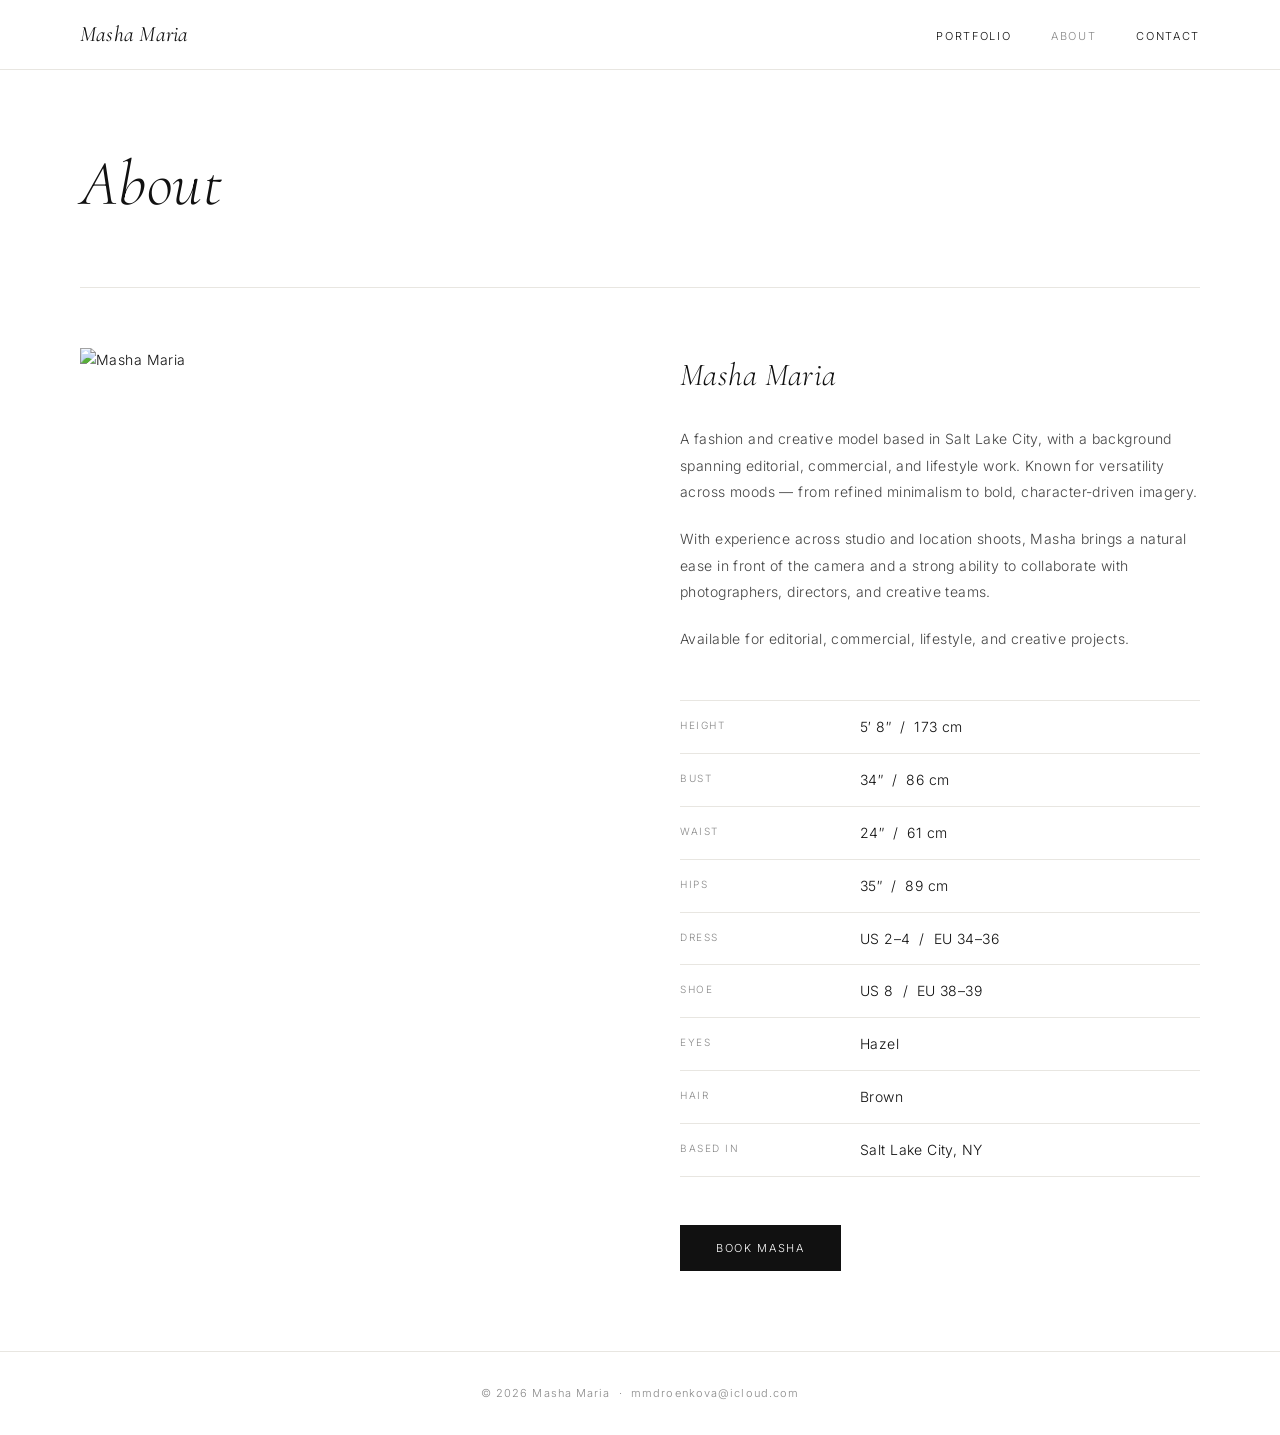
==== about.html @ b2cabe87 "Update about.html" ====
<!DOCTYPE html>
<html lang="en">
<head>
  <meta charset="UTF-8" />
  <meta name="viewport" content="width=device-width, initial-scale=1.0" />
  <title>About — Masha Maria</title>
  <link rel="stylesheet" href="style.css" />
  <link href="https://fonts.googleapis.com/css2?family=Cormorant+Garamond:ital,wght@0,300;0,400;1,300;1,400&family=Inter:wght@300;400&display=swap" rel="stylesheet" />
</head>
<body>
  <header>
    <nav>
      <a href="index.html" class="logo">Masha Maria</a>
      <ul>
        <li><a href="portfolio.html">Portfolio</a></li>
        <li><a href="about.html" class="active">About</a></li>
        <li><a href="contact.html">Contact</a></li>
      </ul>
    </nav>
  </header>

  <div class="page-wrap">
    <h1 class="page-title">About</h1>
    <div class="about-grid">
      <div class="about-image">
        <img src="https://drive.google.com/thumbnail?id=1q4YkaWMdbkv4LBgJRZTIjzwSwOwU9wU8&sz=w900" alt="Masha Maria" />
      </div>
      <div class="about-content">
        <h2>Masha Maria</h2>
        <p>A fashion and creative model based in Salt Lake City, with a background spanning editorial, commercial, and lifestyle work. Known for versatility across moods — from refined minimalism to bold, character-driven imagery.</p>
        <p>With experience across studio and location shoots, Masha brings a natural ease in front of the camera and a strong ability to collaborate with photographers, directors, and creative teams.</p>
        <p>Available for editorial, commercial, lifestyle, and creative projects.</p>
        <div class="stats">
          <div class="stat-row"><span class="stat-label">Height</span><span class="stat-value">5&prime; 8&Prime; &nbsp;/&nbsp; 173 cm</span></div>
          <div class="stat-row"><span class="stat-label">Bust</span><span class="stat-value">34&Prime; &nbsp;/&nbsp; 86 cm</span></div>
          <div class="stat-row"><span class="stat-label">Waist</span><span class="stat-value">24&Prime; &nbsp;/&nbsp; 61 cm</span></div>
          <div class="stat-row"><span class="stat-label">Hips</span><span class="stat-value">35&Prime; &nbsp;/&nbsp; 89 cm</span></div>
          <div class="stat-row"><span class="stat-label">Dress</span><span class="stat-value">US 2&ndash;4 &nbsp;/&nbsp; EU 34&ndash;36</span></div>
          <div class="stat-row"><span class="stat-label">Shoe</span><span class="stat-value">US 8 &nbsp;/&nbsp; EU 38&ndash;39</span></div>
          <div class="stat-row"><span class="stat-label">Eyes</span><span class="stat-value">Hazel</span></div>
          <div class="stat-row"><span class="stat-label">Hair</span><span class="stat-value">Brown</span></div>
          <div class="stat-row"><span class="stat-label">Based in</span><span class="stat-value">Salt Lake City, NY</span></div>
        </div>
        <a href="contact.html" class="btn">Book Masha</a>
      </div>
    </div>
  </div>

  <footer>
    <p>&copy; 2026 Masha Maria &nbsp;&middot;&nbsp;
      <a href="mailto:mmdroenkova@icloud.com">mmdroenkova@icloud.com</a>
    </p>
  </footer>
  <script>
    document.querySelectorAll('img').forEach(img => {
      if (img.complete) img.classList.add('loaded');
      else img.addEventListener('load', () => img.classList.add('loaded'));
    });
  </script>
</body>
</html>
---- style.css ----
/* =============================================
   Masha Maria — Portfolio
   Minimalist · Image-first · White/Black
============================================= */

*, *::before, *::after { box-sizing: border-box; margin: 0; padding: 0; }

:root {
  --white:  #ffffff;
  --cream:  #faf9f7;
  --black:  #111111;
  --gray:   #888888;
  --light:  #e8e6e1;
  --font-display: 'Cormorant Garamond', Georgia, serif;
  --font-body:    'Inter', Helvetica, sans-serif;
  --nav-h: 70px;
}

html { scroll-behavior: smooth; }

body {
  background: var(--white);
  color: var(--black);
  font-family: var(--font-body);
  font-weight: 300;
  font-size: 14px;
  letter-spacing: 0.03em;
  line-height: 1.7;
  -webkit-font-smoothing: antialiased;
}

header {
  position: fixed;
  top: 0; left: 0; right: 0;
  height: var(--nav-h);
  z-index: 100;
  background: rgba(255,255,255,0.95);
  backdrop-filter: blur(8px);
  border-bottom: 1px solid var(--light);
}

nav {
  max-width: 1200px;
  margin: 0 auto;
  height: 100%;
  display: flex;
  align-items: center;
  justify-content: space-between;
  padding: 0 40px;
}

.logo {
  font-family: var(--font-display);
  font-size: 22px;
  font-weight: 400;
  font-style: italic;
  color: var(--black);
  text-decoration: none;
  letter-spacing: 0.01em;
}

nav ul { list-style: none; display: flex; gap: 40px; }

nav ul a {
  color: var(--black);
  text-decoration: none;
  font-size: 11px;
  letter-spacing: 0.15em;
  text-transform: uppercase;
  transition: color 0.2s;
}

nav ul a:hover, nav ul a.active { color: var(--gray); }

.hero {
  display: grid;
  grid-template-columns: 1fr 1fr;
  min-height: 100vh;
  padding-top: var(--nav-h);
}

.hero-image { overflow: hidden; position: relative; }

.hero-image img {
  width: 100%;
  height: 100%;
  object-fit: cover;
  object-position: center top;
  display: block;
}

.hero-text {
  display: flex;
  flex-direction: column;
  justify-content: center;
  align-items: flex-start;
  padding: 60px 80px;
}

.hero-text h1 {
  font-family: var(--font-display);
  font-size: clamp(48px, 6vw, 90px);
  font-weight: 300;
  font-style: italic;
  line-height: 1.05;
  margin-bottom: 24px;
}

.tagline {
  font-size: 11px;
  letter-spacing: 0.2em;
  text-transform: uppercase;
  color: var(--gray);
  margin-bottom: 48px;
}

.hero-links { display: flex; gap: 20px; flex-wrap: wrap; }

.btn {
  display: inline-block;
  padding: 14px 36px;
  background: var(--black);
  color: var(--white);
  text-decoration: none;
  font-size: 11px;
  letter-spacing: 0.15em;
  text-transform: uppercase;
  transition: background 0.2s, color 0.2s;
}

.btn:hover { background: #333; }

.btn-outline {
  display: inline-block;
  padding: 13px 36px;
  border: 1px solid var(--black);
  color: var(--black);
  text-decoration: none;
  font-size: 11px;
  letter-spacing: 0.15em;
  text-transform: uppercase;
  transition: background 0.2s, color 0.2s;
}

.btn-outline:hover { background: var(--black); color: var(--white); }

footer {
  text-align: center;
  padding: 32px 40px;
  font-size: 11px;
  letter-spacing: 0.1em;
  color: var(--gray);
  border-top: 1px solid var(--light);
}

footer a { color: var(--gray); text-decoration: none; }
footer a:hover { color: var(--black); }

.page-wrap {
  padding-top: var(--nav-h);
  max-width: 1200px;
  margin: 0 auto;
  padding-left: 40px;
  padding-right: 40px;
}

.page-title {
  font-family: var(--font-display);
  font-size: clamp(36px, 5vw, 64px);
  font-weight: 300;
  font-style: italic;
  padding: 60px 0 48px;
  border-bottom: 1px solid var(--light);
  margin-bottom: 60px;
}

.portfolio-grid {
  columns: 3;
  column-gap: 20px;
  margin-bottom: 80px;
}

.portfolio-grid figure {
  break-inside: avoid;
  margin-bottom: 20px;
  overflow: hidden;
  background: var(--cream);
}

.portfolio-grid figure img {
  display: block;
  width: 100%;
  transition: transform 0.6s ease, opacity 0.3s ease;
  opacity: 0;
}

.portfolio-grid figure img.loaded { opacity: 1; }
.portfolio-grid figure:hover img { transform: scale(1.03); }

.category-label {
  font-size: 10px;
  letter-spacing: 0.2em;
  text-transform: uppercase;
  color: var(--gray);
  margin: 60px 0 32px;
  padding-bottom: 12px;
  border-bottom: 1px solid var(--light);
}

.about-grid {
  display: grid;
  grid-template-columns: 1fr 1fr;
  gap: 80px;
  align-items: start;
  margin-bottom: 80px;
}

.about-image { position: sticky; top: calc(var(--nav-h) + 40px); }
.about-image img { width: 100%; display: block; object-fit: cover; }

.about-content h2 {
  font-family: var(--font-display);
  font-size: 32px;
  font-weight: 300;
  font-style: italic;
  margin-bottom: 24px;
}

.about-content p { color: #444; margin-bottom: 20px; font-size: 14px; line-height: 1.9; }

.stats { margin: 48px 0; border-top: 1px solid var(--light); }

.stat-row {
  display: grid;
  grid-template-columns: 180px 1fr;
  border-bottom: 1px solid var(--light);
  padding: 14px 0;
}

.stat-label { font-size: 10px; letter-spacing: 0.15em; text-transform: uppercase; color: var(--gray); padding-top: 2px; }
.stat-value { font-size: 14px; color: var(--black); }

.contact-grid { display: grid; grid-template-columns: 1fr 1fr; gap: 80px; margin-bottom: 80px; }
.contact-image img { width: 100%; display: block; }

.contact-content h2 {
  font-family: var(--font-display);
  font-size: 32px;
  font-weight: 300;
  font-style: italic;
  margin-bottom: 24px;
}

.contact-content p { color: #444; margin-bottom: 32px; line-height: 1.9; }
.contact-info { border-top: 1px solid var(--light); }

.contact-row {
  display: grid;
  grid-template-columns: 120px 1fr;
  border-bottom: 1px solid var(--light);
  padding: 16px 0;
  align-items: center;
}

.contact-row .label { font-size: 10px; letter-spacing: 0.15em; text-transform: uppercase; color: var(--gray); }
.contact-row a { color: var(--black); text-decoration: none; font-size: 14px; transition: color 0.2s; }
.contact-row a:hover { color: var(--gray); }

.contact-form { margin-top: 48px; }

.contact-form h3 {
  font-family: var(--font-display);
  font-size: 24px;
  font-weight: 300;
  font-style: italic;
  margin-bottom: 28px;
}

.form-group { margin-bottom: 24px; }

.form-group label {
  display: block;
  font-size: 10px;
  letter-spacing: 0.15em;
  text-transform: uppercase;
  color: var(--gray);
  margin-bottom: 8px;
}

.form-group input, .form-group textarea, .form-group select {
  width: 100%;
  border: none;
  border-bottom: 1px solid var(--light);
  padding: 10px 0;
  font-family: var(--font-body);
  font-size: 14px;
  font-weight: 300;
  color: var(--black);
  background: transparent;
  outline: none;
  transition: border-color 0.2s;
}

.form-group input:focus, .form-group textarea:focus, .form-group select:focus { border-bottom-color: var(--black); }
.form-group textarea { resize: vertical; min-height: 100px; }
.form-submit { margin-top: 32px; }

@media (max-width: 900px) {
  nav { padding: 0 24px; }
  .hero { grid-template-columns: 1fr; }
  .hero-image { height: 60vh; }
  .hero-text { padding: 48px 24px; }
  .portfolio-grid { columns: 2; }
  .about-grid, .contact-grid { grid-template-columns: 1fr; gap: 40px; }
  .about-image { position: static; }
  .page-wrap { padding-left: 24px; padding-right: 24px; }
}

@media (max-width: 600px) {
  nav ul { gap: 20px; }
  .portfolio-grid { columns: 1; }
  .hero-text h1 { font-size: 40px; }
  .stat-row { grid-template-columns: 140px 1fr; }
}
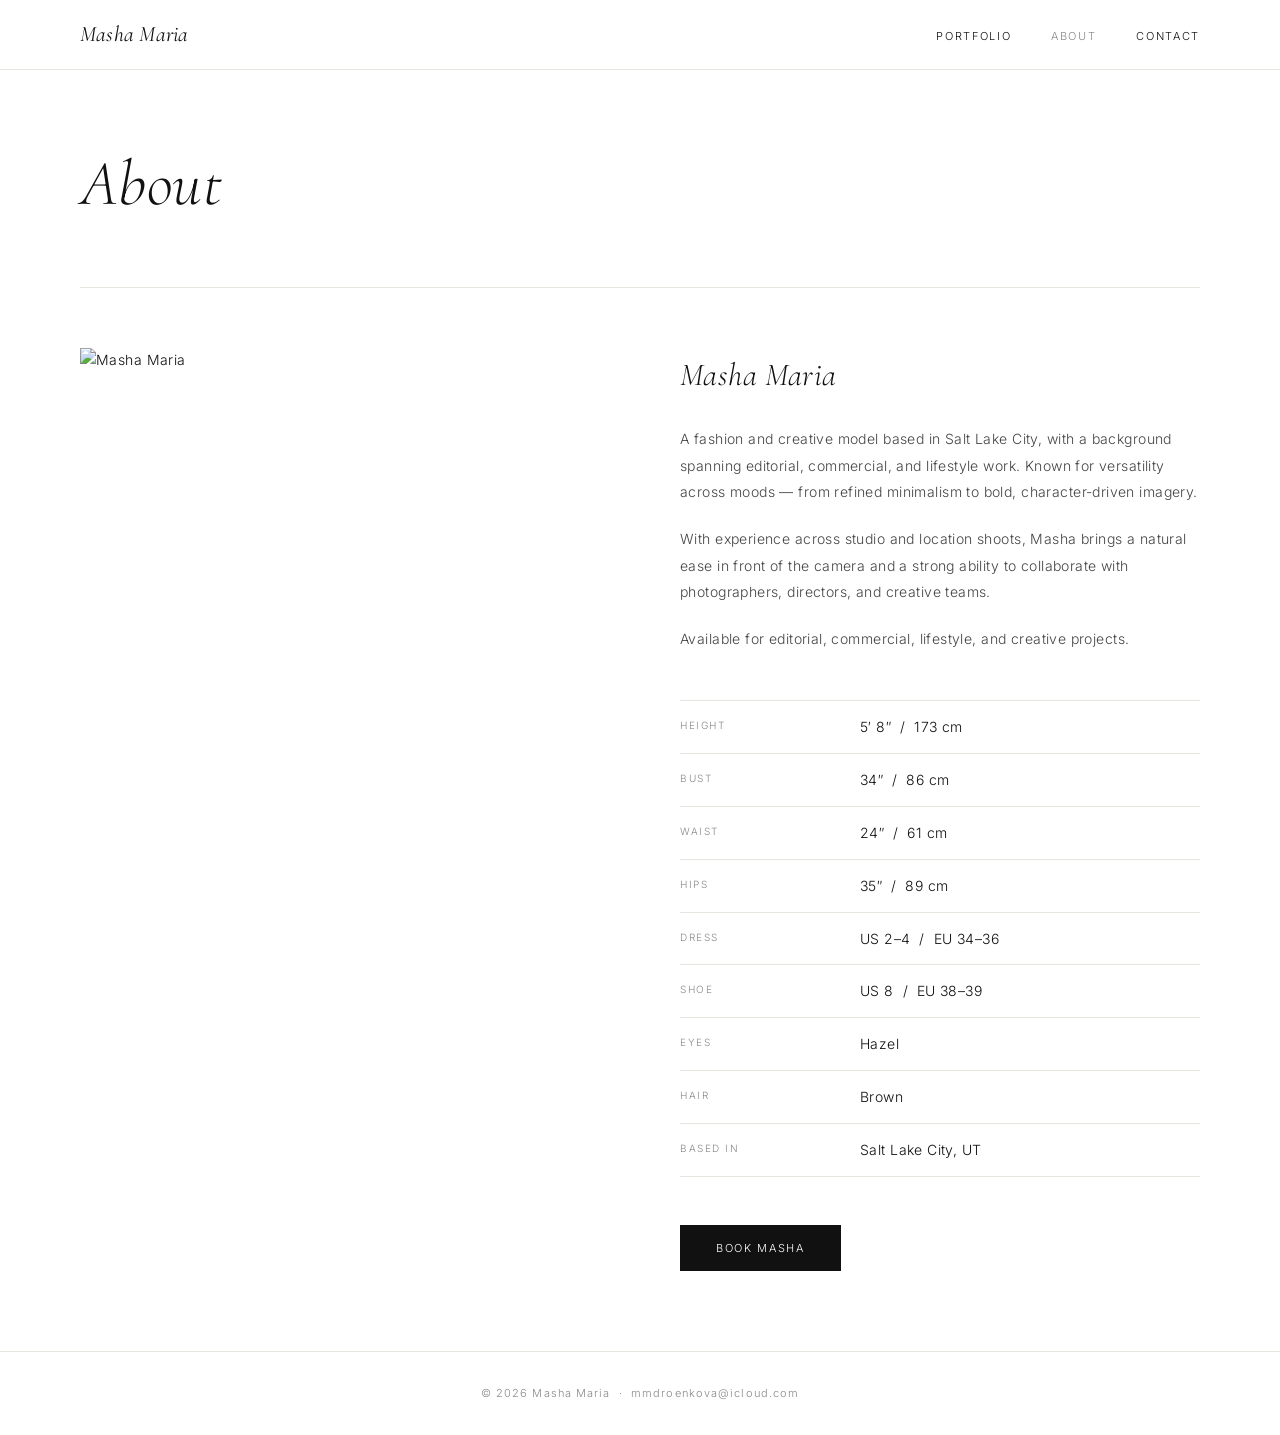
==== commit 660a2ca8: "Update about.html" ====
--- a/about.html
+++ b/about.html
@@ -39,7 +39,7 @@
           <div class="stat-row"><span class="stat-label">Shoe</span><span class="stat-value">US 8 &nbsp;/&nbsp; EU 38&ndash;39</span></div>
           <div class="stat-row"><span class="stat-label">Eyes</span><span class="stat-value">Hazel</span></div>
           <div class="stat-row"><span class="stat-label">Hair</span><span class="stat-value">Brown</span></div>
-          <div class="stat-row"><span class="stat-label">Based in</span><span class="stat-value">Salt Lake City, NY</span></div>
+          <div class="stat-row"><span class="stat-label">Based in</span><span class="stat-value">Salt Lake City, UT</span></div>
         </div>
         <a href="contact.html" class="btn">Book Masha</a>
       </div>
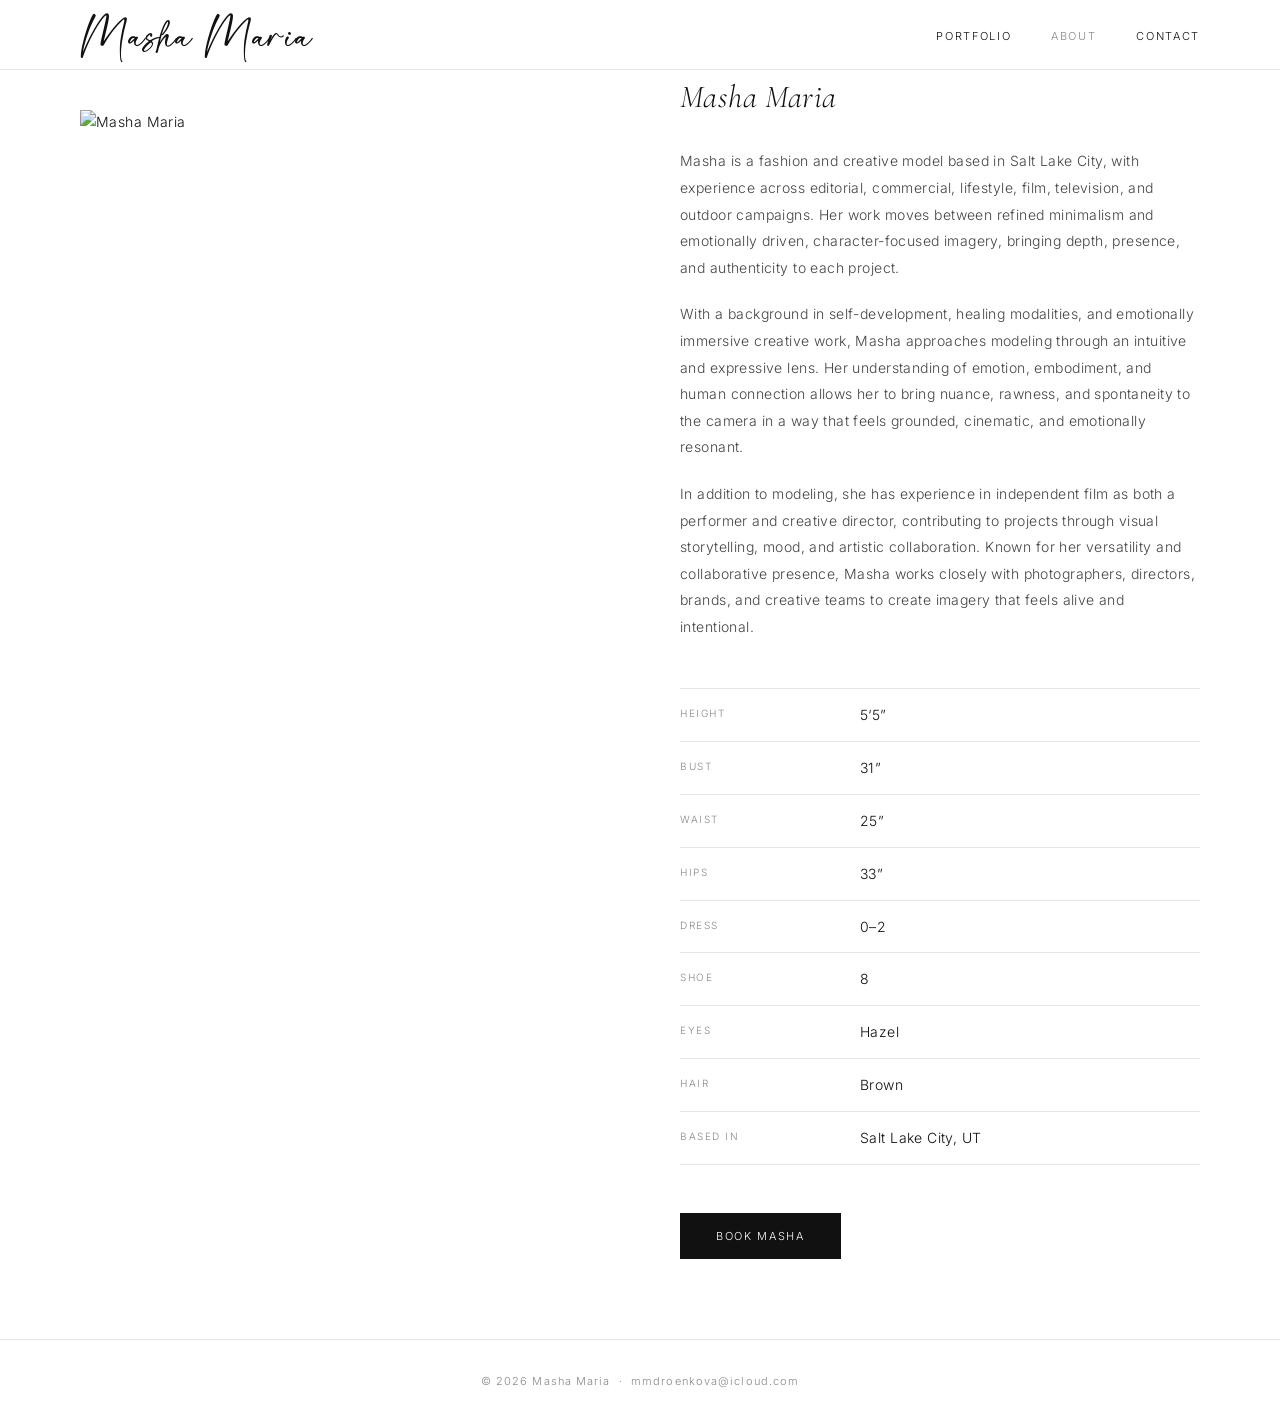
==== commit 3e323a92: "Update about.html" ====
--- a/about.html
+++ b/about.html
@@ -20,26 +20,25 @@
   </header>
 
   <div class="page-wrap">
-    <h1 class="page-title">About</h1>
     <div class="about-grid">
       <div class="about-image">
         <img src="https://drive.google.com/thumbnail?id=1q4YkaWMdbkv4LBgJRZTIjzwSwOwU9wU8&sz=w900" alt="Masha Maria" />
       </div>
       <div class="about-content">
         <h2>Masha Maria</h2>
-        <p>A fashion and creative model based in Salt Lake City, with a background spanning editorial, commercial, and lifestyle work. Known for versatility across moods — from refined minimalism to bold, character-driven imagery.</p>
-        <p>With experience across studio and location shoots, Masha brings a natural ease in front of the camera and a strong ability to collaborate with photographers, directors, and creative teams.</p>
-        <p>Available for editorial, commercial, lifestyle, and creative projects.</p>
-        <div class="stats">
-          <div class="stat-row"><span class="stat-label">Height</span><span class="stat-value">5&prime; 8&Prime; &nbsp;/&nbsp; 173 cm</span></div>
-          <div class="stat-row"><span class="stat-label">Bust</span><span class="stat-value">34&Prime; &nbsp;/&nbsp; 86 cm</span></div>
-          <div class="stat-row"><span class="stat-label">Waist</span><span class="stat-value">24&Prime; &nbsp;/&nbsp; 61 cm</span></div>
-          <div class="stat-row"><span class="stat-label">Hips</span><span class="stat-value">35&Prime; &nbsp;/&nbsp; 89 cm</span></div>
-          <div class="stat-row"><span class="stat-label">Dress</span><span class="stat-value">US 2&ndash;4 &nbsp;/&nbsp; EU 34&ndash;36</span></div>
-          <div class="stat-row"><span class="stat-label">Shoe</span><span class="stat-value">US 8 &nbsp;/&nbsp; EU 38&ndash;39</span></div>
+        <p>Masha is a fashion and creative model based in Salt Lake City, with experience across editorial, commercial, lifestyle, film, television, and outdoor campaigns. Her work moves between refined minimalism and emotionally driven, character-focused imagery, bringing depth, presence, and authenticity to each project.</p>
+        <p>With a background in self-development, healing modalities, and emotionally immersive creative work, Masha approaches modeling through an intuitive and expressive lens. Her understanding of emotion, embodiment, and human connection allows her to bring nuance, rawness, and spontaneity to the camera in a way that feels grounded, cinematic, and emotionally resonant.</p>
+        <p>In addition to modeling, she has experience in independent film as both a performer and creative director, contributing to projects through visual storytelling, mood, and artistic collaboration. Known for her versatility and collaborative presence, Masha works closely with photographers, directors, brands, and creative teams to create imagery that feels alive and intentional.</p>
+                <div class="stats">
+          <div class="stat-row"><span class="stat-label">Height</span><span class="stat-value">5‘5”</span></div>
+          <div class="stat-row"><span class="stat-label">Bust</span><span class="stat-value">31”</span></div>
+          <div class="stat-row"><span class="stat-label">Waist</span><span class="stat-value">25”</span></div>
+          <div class="stat-row"><span class="stat-label">Hips</span><span class="stat-value">33”</span></div>
+          <div class="stat-row"><span class="stat-label">Dress</span><span class="stat-value">0–2</span></div>
+          <div class="stat-row"><span class="stat-label">Shoe</span><span class="stat-value">8</span></div>
           <div class="stat-row"><span class="stat-label">Eyes</span><span class="stat-value">Hazel</span></div>
           <div class="stat-row"><span class="stat-label">Hair</span><span class="stat-value">Brown</span></div>
-          <div class="stat-row"><span class="stat-label">Based in</span><span class="stat-value">Salt Lake City, UT</span></div>
+          <div class="stat-row"><span class="stat-label">Based In</span><span class="stat-value">Salt Lake City, UT</span></div>
         </div>
         <a href="contact.html" class="btn">Book Masha</a>
       </div>
--- a/style.css
+++ b/style.css
@@ -2,6 +2,15 @@
    Masha Maria — Portfolio
    Minimalist · Image-first · White/Black
 ============================================= */
+
+@font-face {
+  font-family: 'Cintarini';
+  src: url('Cintarini.ttf') format('truetype');
+  font-weight: normal;
+  font-style: normal;
+}
+
+
 
 *, *::before, *::after { box-sizing: border-box; margin: 0; padding: 0; }
 
@@ -50,10 +59,10 @@
 }
 
 .logo {
-  font-family: var(--font-display);
-  font-size: 22px;
-  font-weight: 400;
-  font-style: italic;
+  font-family: 'Cintarini', cursive;
+  font-size: 28px;
+  font-weight: normal;
+  font-style: normal;
   color: var(--black);
   text-decoration: none;
   letter-spacing: 0.01em;
@@ -74,9 +83,9 @@
 
 .hero {
   display: grid;
-  grid-template-columns: 1fr 1fr;
+  grid-template-columns: 50% 50%;
   min-height: 100vh;
-  padding-top: var(--nav-h);
+  padding-top: 0;
 }
 
 .hero-image { overflow: hidden; position: relative; }
@@ -94,17 +103,19 @@
   flex-direction: column;
   justify-content: center;
   align-items: flex-start;
-  padding: 60px 80px;
+  padding: 60px 60px 60px 70px;
 }
 
 .hero-text h1 {
-  font-family: var(--font-display);
-  font-size: clamp(48px, 6vw, 90px);
-  font-weight: 300;
-  font-style: italic;
-  line-height: 1.05;
-  margin-bottom: 24px;
-}
+  font-family: 'Cintarini', cursive;
+  font-size: clamp(22px, 4.4vw, 50px);
+  font-weight: normal;
+  font-style: normal;
+  line-height: 1.15;
+  white-space: nowrap;
+  margin-bottom: 40px;
+}
+
 
 .tagline {
   font-size: 11px;
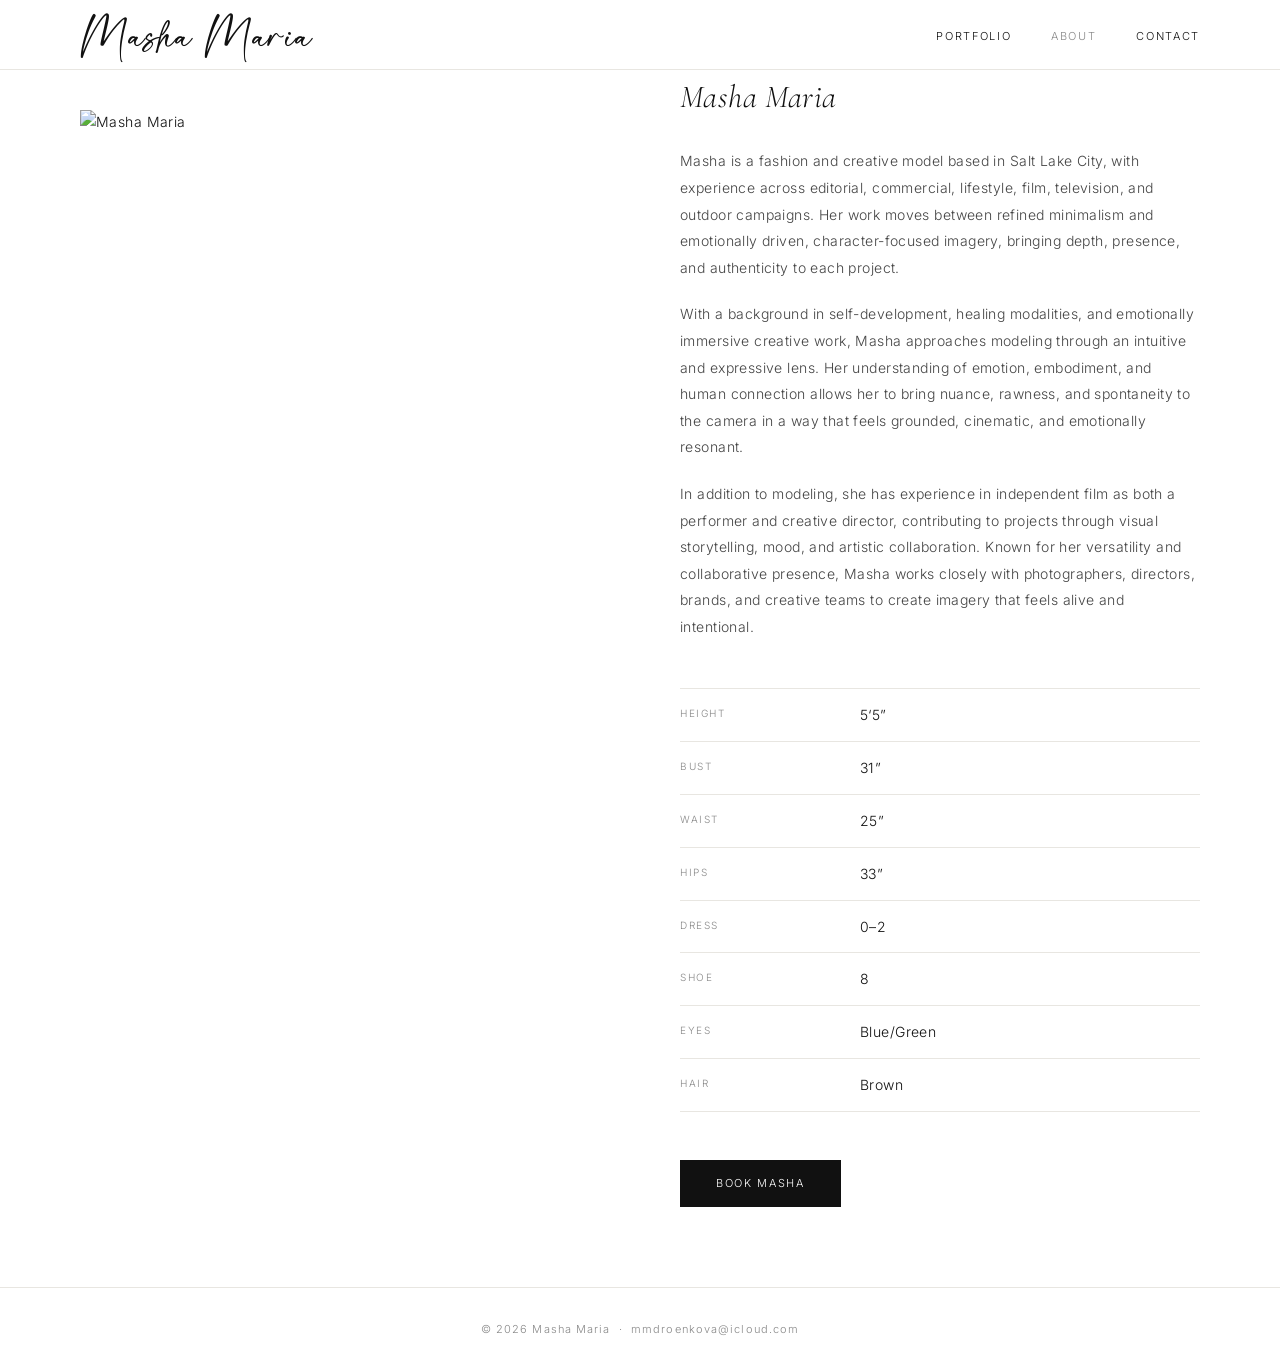
==== commit 6c58f187: "Update about.html" ====
--- a/about.html
+++ b/about.html
@@ -36,9 +36,8 @@
           <div class="stat-row"><span class="stat-label">Hips</span><span class="stat-value">33”</span></div>
           <div class="stat-row"><span class="stat-label">Dress</span><span class="stat-value">0–2</span></div>
           <div class="stat-row"><span class="stat-label">Shoe</span><span class="stat-value">8</span></div>
-          <div class="stat-row"><span class="stat-label">Eyes</span><span class="stat-value">Hazel</span></div>
+          <div class="stat-row"><span class="stat-label">Eyes</span><span class="stat-value">Blue/Green</span></div>
           <div class="stat-row"><span class="stat-label">Hair</span><span class="stat-value">Brown</span></div>
-          <div class="stat-row"><span class="stat-label">Based In</span><span class="stat-value">Salt Lake City, UT</span></div>
         </div>
         <a href="contact.html" class="btn">Book Masha</a>
       </div>
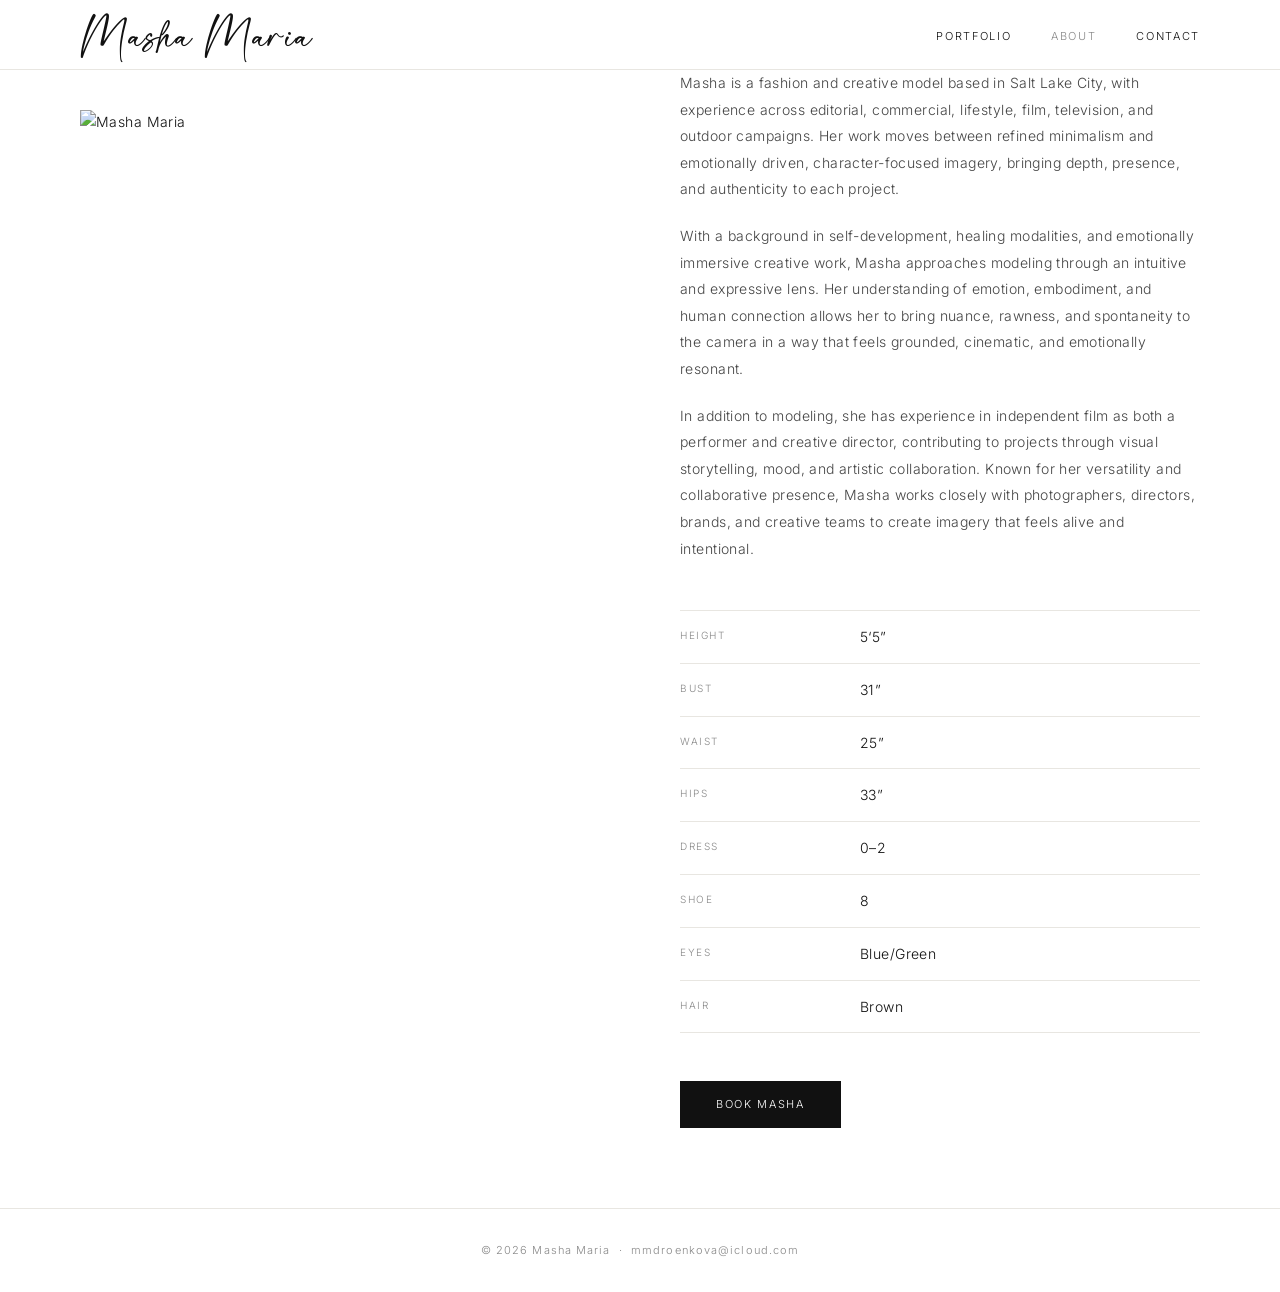
==== commit 7c8ce4b1: "Remove "Masha Maria" heading from about page" ====
--- a/about.html
+++ b/about.html
@@ -22,10 +22,9 @@
   <div class="page-wrap">
     <div class="about-grid">
       <div class="about-image">
-        <img src="https://drive.google.com/thumbnail?id=1q4YkaWMdbkv4LBgJRZTIjzwSwOwU9wU8&sz=w900" alt="Masha Maria" />
+        <img src="https://drive.google.com/thumbnail?id=1BC2u5-ygfFrU8RhoME850graN0TvHY1t&sz=w900" alt="Masha Maria" />
       </div>
       <div class="about-content">
-        <h2>Masha Maria</h2>
         <p>Masha is a fashion and creative model based in Salt Lake City, with experience across editorial, commercial, lifestyle, film, television, and outdoor campaigns. Her work moves between refined minimalism and emotionally driven, character-focused imagery, bringing depth, presence, and authenticity to each project.</p>
         <p>With a background in self-development, healing modalities, and emotionally immersive creative work, Masha approaches modeling through an intuitive and expressive lens. Her understanding of emotion, embodiment, and human connection allows her to bring nuance, rawness, and spontaneity to the camera in a way that feels grounded, cinematic, and emotionally resonant.</p>
         <p>In addition to modeling, she has experience in independent film as both a performer and creative director, contributing to projects through visual storytelling, mood, and artistic collaboration. Known for her versatility and collaborative presence, Masha works closely with photographers, directors, brands, and creative teams to create imagery that feels alive and intentional.</p>
--- a/style.css
+++ b/style.css
@@ -185,37 +185,35 @@
   margin-bottom: 60px;
 }
 
-.portfolio-grid {
+.portfolio-grid-single {
   columns: 3;
-  column-gap: 20px;
-  margin-bottom: 80px;
-}
-
-.portfolio-grid figure {
+  column-gap: 16px;
+  padding: 40px 0 80px;
+}
+
+.portfolio-grid-single figure {
   break-inside: avoid;
-  margin-bottom: 20px;
+  margin-bottom: 16px;
   overflow: hidden;
-  background: var(--cream);
-}
-
-.portfolio-grid figure img {
+}
+
+.portfolio-grid-single figure img {
   display: block;
   width: 100%;
   transition: transform 0.6s ease, opacity 0.3s ease;
   opacity: 0;
 }
 
-.portfolio-grid figure img.loaded { opacity: 1; }
-.portfolio-grid figure:hover img { transform: scale(1.03); }
-
-.category-label {
-  font-size: 10px;
-  letter-spacing: 0.2em;
-  text-transform: uppercase;
-  color: var(--gray);
-  margin: 60px 0 32px;
-  padding-bottom: 12px;
-  border-bottom: 1px solid var(--light);
+.portfolio-grid-single figure img.loaded { opacity: 1; }
+.portfolio-grid-single figure:hover img { transform: scale(1.03); }
+
+@media (max-width: 768px) {
+  .portfolio-grid-single { columns: 2; column-gap: 10px; }
+  .portfolio-grid-single figure { margin-bottom: 10px; }
+}
+
+@media (max-width: 480px) {
+  .portfolio-grid-single { columns: 1; }
 }
 
 .about-grid {
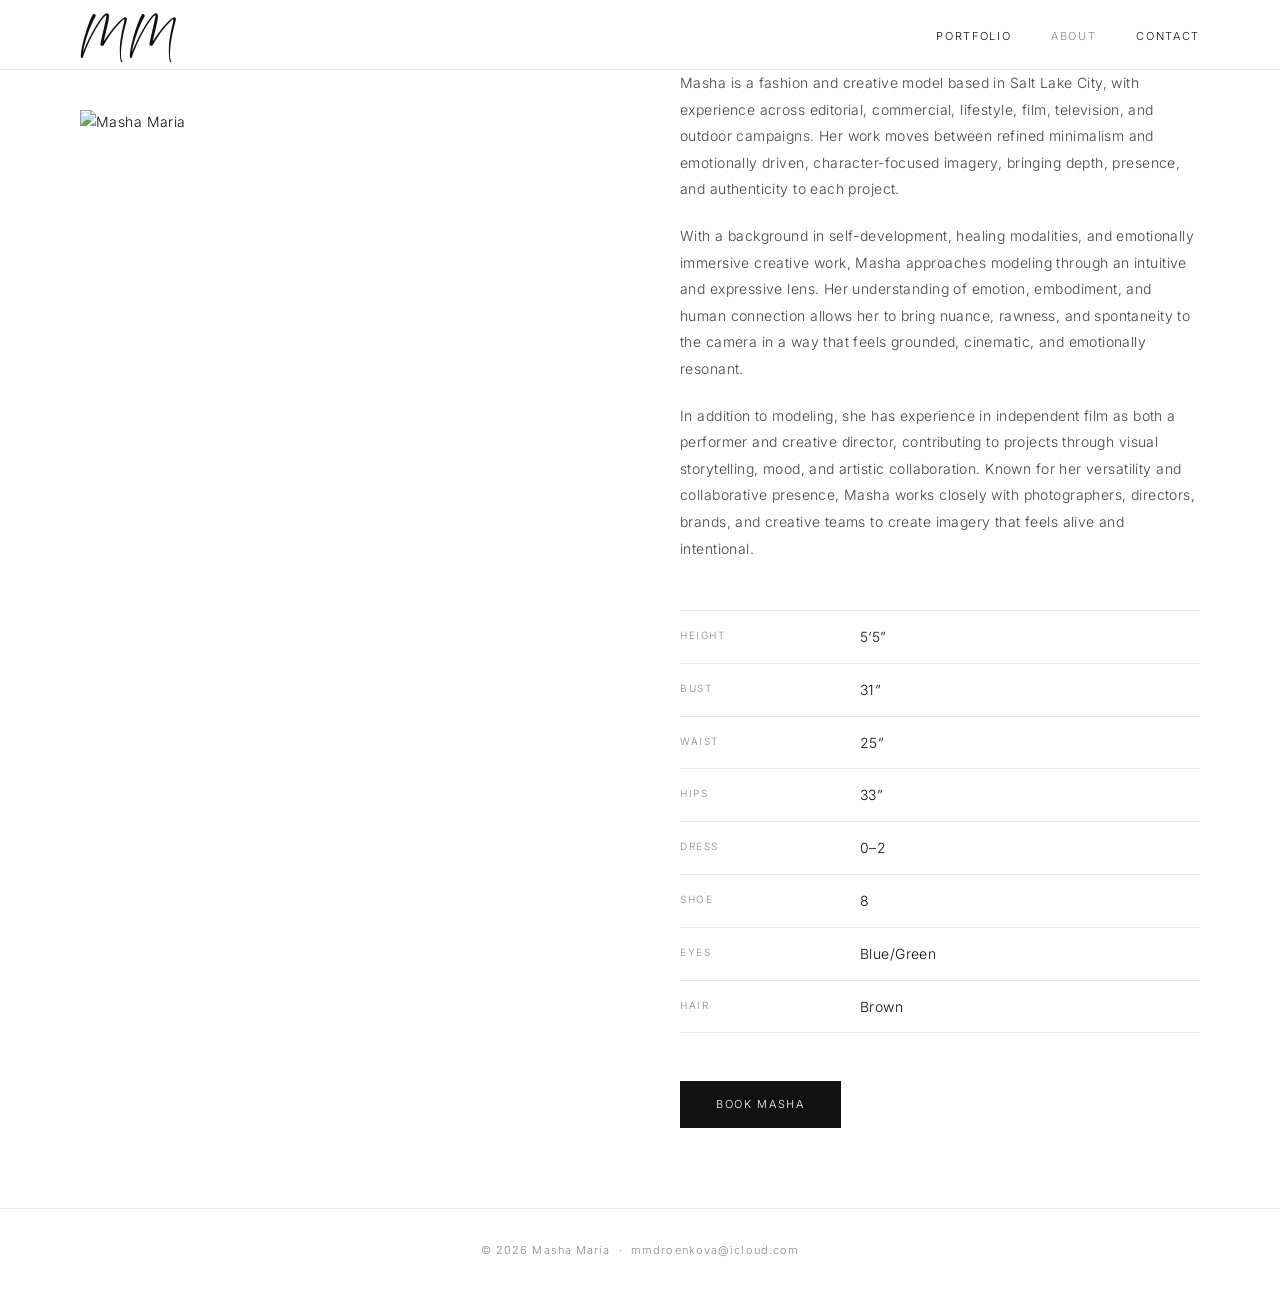
==== commit cbcf7efd: "Change logo text from "Masha Maria" to "MM" in about.html" ====
--- a/about.html
+++ b/about.html
@@ -10,7 +10,7 @@
 <body>
   <header>
     <nav>
-      <a href="index.html" class="logo">Masha Maria</a>
+      <a href="index.html" class="logo">MM</a>
       <ul>
         <li><a href="portfolio.html">Portfolio</a></li>
         <li><a href="about.html" class="active">About</a></li>
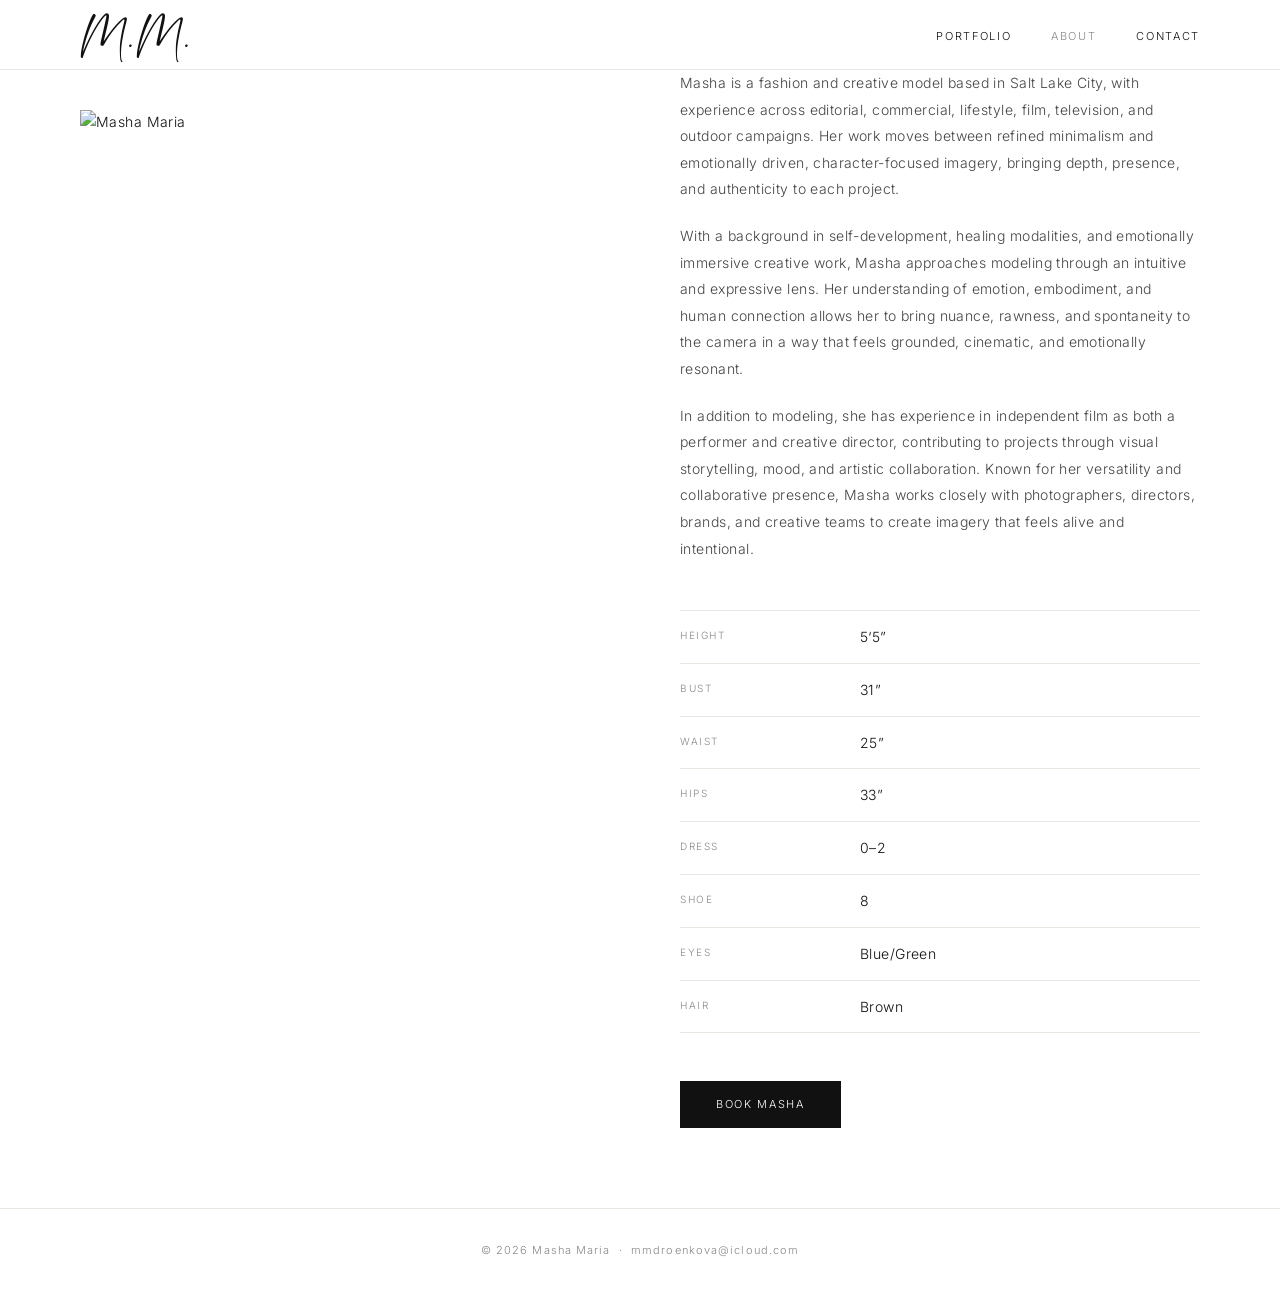
==== commit 3b171863: "Update about.html" ====
--- a/about.html
+++ b/about.html
@@ -10,7 +10,7 @@
 <body>
   <header>
     <nav>
-      <a href="index.html" class="logo">MM</a>
+      <a href="index.html" class="logo">M.M.</a>
       <ul>
         <li><a href="portfolio.html">Portfolio</a></li>
         <li><a href="about.html" class="active">About</a></li>
